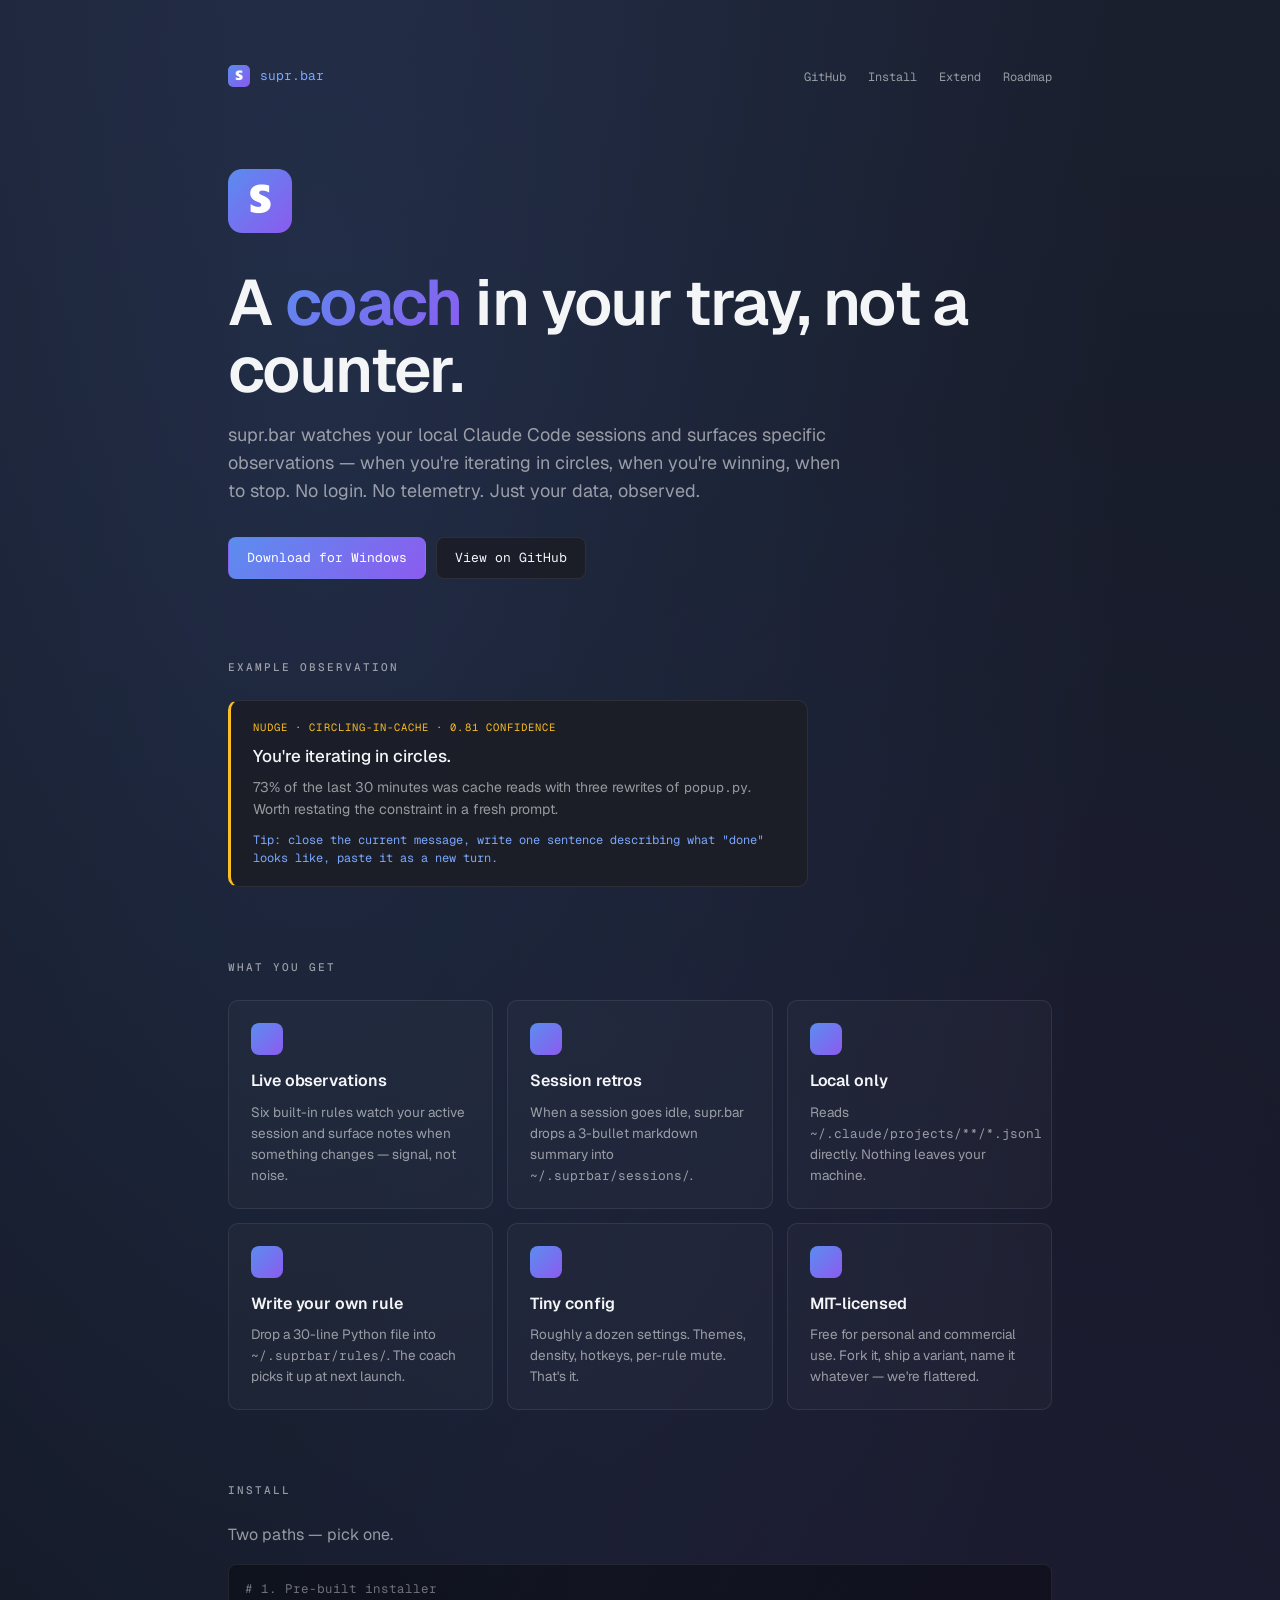
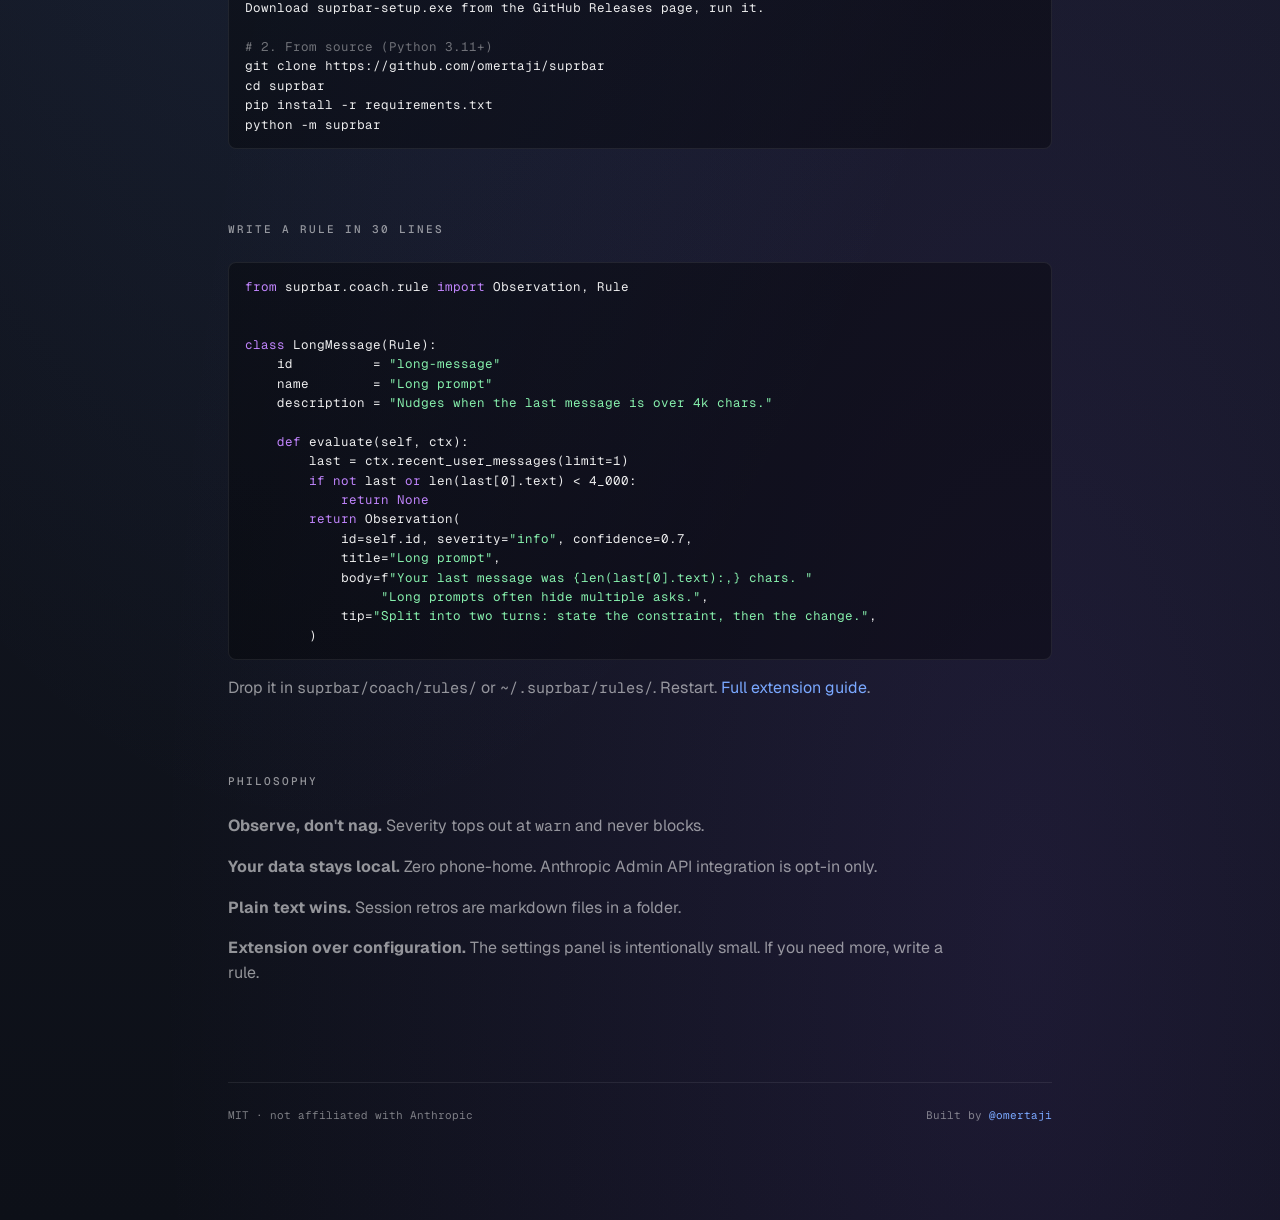
==== docs/index.html @ 6928b968 "v0.4 pivot scaffolding: docs, brand kit, MIT license, PyInstaller + Inno Setup build pipeline" ====
<!doctype html>
<html lang="en">
<head>
  <meta charset="utf-8">
  <meta name="viewport" content="width=device-width,initial-scale=1">
  <title>supr.bar — a coach in your tray, not a counter</title>
  <meta name="description" content="A tray companion for Windows that watches your local Claude Code sessions and surfaces actionable observations. MIT-licensed, no telemetry.">
  <meta property="og:title" content="supr.bar">
  <meta property="og:description" content="A coach in your tray, not a counter.">
  <meta property="og:image" content="./brand/social-card.png">
  <meta property="og:type" content="website">
  <meta name="twitter:card" content="summary_large_image">

  <link rel="icon" type="image/png" sizes="32x32" href="./brand/mark-32.png">
  <link rel="icon" type="image/png" sizes="16x16" href="./brand/mark-16.png">

  <link rel="preconnect" href="https://fonts.googleapis.com">
  <link rel="preconnect" href="https://fonts.gstatic.com" crossorigin>
  <link href="https://fonts.googleapis.com/css2?family=Geist:wght@300;400;500;600;700&family=Geist+Mono:wght@400;500;600&display=swap" rel="stylesheet">

  <style>
    :root {
      --b-accent: #5b8def;
      --b-accent-hot: #7aa8ff;
      --b-violet: #8c5bef;
      --b-success: #4ade80;
      --b-warn: #fbbf24;
      --b-danger: #f87171;
      --bg-grad-top: #1a1f2e;
      --bg-grad-bot: #0d1018;
      --surface: rgba(28, 30, 38, 0.92);
      --surface-2: rgba(255,255,255,0.025);
      --text: #f4f5f7;
      --text-dim: rgba(255,255,255,0.55);
      --text-dimmer: rgba(255,255,255,0.45);
      --hairline: rgba(255,255,255,0.08);
      --sans: 'Geist', ui-sans-serif, -apple-system, 'Segoe UI', system-ui, sans-serif;
      --mono: 'Geist Mono', ui-monospace, 'JetBrains Mono', 'Cascadia Mono', monospace;
    }
    * { box-sizing: border-box; }
    html, body { margin: 0; padding: 0; background: var(--bg-grad-bot); color: var(--text); font-family: var(--sans); }
    body {
      min-height: 100vh;
      background:
        radial-gradient(ellipse at 25% 12%, rgba(91, 141, 239, 0.14), transparent 60%),
        radial-gradient(ellipse at 80% 90%, rgba(140, 91, 239, 0.12), transparent 60%),
        linear-gradient(180deg, var(--bg-grad-top) 0%, var(--bg-grad-bot) 100%);
      line-height: 1.55;
    }
    a { color: var(--b-accent-hot); text-decoration: none; }
    a:hover { text-decoration: underline; }
    code, pre { font-family: var(--mono); font-size: 0.95em; }
    pre {
      background: rgba(0,0,0,0.35);
      border: 1px solid var(--hairline);
      border-radius: 8px;
      padding: 14px 16px;
      overflow-x: auto;
      font-size: 12.5px;
      color: rgba(255,255,255,0.92);
    }
    .container { max-width: 880px; margin: 0 auto; padding: 64px 28px 96px; }
    nav.top { display: flex; align-items: center; justify-content: space-between; margin-bottom: 80px; }
    nav.top .brand { display: flex; align-items: center; gap: 10px; font-family: var(--mono); font-size: 13px; }
    nav.top .brand img { width: 22px; height: 22px; border-radius: 5px; }
    nav.top .links a { color: var(--text-dim); font-family: var(--mono); font-size: 12px; margin-left: 18px; }
    nav.top .links a:hover { color: var(--text); }

    header.hero { text-align: left; margin-bottom: 80px; }
    header.hero .mark { width: 64px; height: 64px; border-radius: 14px; margin-bottom: 28px; }
    header.hero h1 { font-size: clamp(40px, 7vw, 64px); font-weight: 600; letter-spacing: -0.025em; margin: 0 0 18px; line-height: 1.05; }
    header.hero h1 .accent { background: linear-gradient(135deg, var(--b-accent), var(--b-violet)); -webkit-background-clip: text; background-clip: text; color: transparent; }
    header.hero .tag { font-size: 18px; color: var(--text-dim); max-width: 620px; margin: 0 0 32px; }
    .cta-row { display: flex; gap: 10px; flex-wrap: wrap; }
    .btn {
      display: inline-flex; align-items: center; gap: 8px;
      padding: 10px 18px; border-radius: 8px;
      font-family: var(--mono); font-size: 13px;
      border: 1px solid var(--hairline); color: var(--text);
      background: var(--surface);
      transition: background 120ms, transform 100ms;
    }
    .btn:hover { background: rgba(255,255,255,0.06); transform: translateY(-1px); text-decoration: none; }
    .btn.primary { background: linear-gradient(135deg, var(--b-accent), var(--b-violet)); border-color: transparent; color: white; }
    .btn.primary:hover { filter: brightness(1.08); }

    section { margin-bottom: 72px; }
    section h2 {
      font-family: var(--mono); font-size: 11px; letter-spacing: 0.18em;
      text-transform: uppercase; color: var(--text-dim);
      margin: 0 0 24px; font-weight: 500;
    }
    section h3 { font-size: 22px; font-weight: 500; letter-spacing: -0.015em; margin: 0 0 12px; }
    section p { color: var(--text-dim); max-width: 720px; }

    .grid-3 { display: grid; grid-template-columns: repeat(auto-fit, minmax(220px, 1fr)); gap: 14px; }
    .card { background: var(--surface-2); border: 1px solid var(--hairline); border-radius: 10px; padding: 22px 22px; }
    .card .icon { width: 32px; height: 32px; border-radius: 8px; background: linear-gradient(135deg, var(--b-accent), var(--b-violet)); margin-bottom: 14px; }
    .card h3 { font-size: 16px; font-weight: 600; margin: 0 0 8px; letter-spacing: -0.005em; }
    .card p { font-size: 13.5px; margin: 0; color: var(--text-dim); }

    .observation {
      background: var(--surface);
      border: 1px solid var(--hairline);
      border-left: 3px solid var(--b-warn);
      padding: 18px 22px;
      border-radius: 10px;
      max-width: 580px;
    }
    .observation .meta { font-family: var(--mono); font-size: 10.5px; color: var(--b-warn); letter-spacing: 0.1em; text-transform: uppercase; margin-bottom: 8px; }
    .observation h4 { font-size: 17px; margin: 0 0 8px; font-weight: 500; }
    .observation p { font-size: 14px; color: var(--text-dim); margin: 0 0 10px; max-width: none; }
    .observation .tip { font-family: var(--mono); font-size: 12px; color: var(--b-accent-hot); }

    footer { margin-top: 96px; padding-top: 24px; border-top: 1px solid var(--hairline); font-family: var(--mono); font-size: 11px; color: var(--text-dimmer); display: flex; justify-content: space-between; flex-wrap: wrap; gap: 12px; }

    @media (max-width: 600px) {
      .container { padding: 36px 18px 64px; }
      nav.top { margin-bottom: 56px; }
      nav.top .links a { margin-left: 10px; font-size: 11.5px; }
    }
  </style>
</head>
<body>
  <div class="container">
    <nav class="top">
      <a class="brand" href="./">
        <img src="./brand/mark-64.png" alt="">
        supr.bar
      </a>
      <div class="links">
        <a href="https://github.com/omertaji/suprbar">GitHub</a>
        <a href="https://github.com/omertaji/suprbar#install">Install</a>
        <a href="https://github.com/omertaji/suprbar/blob/main/docs/extending.md">Extend</a>
        <a href="https://github.com/omertaji/suprbar/blob/main/pivot_v1.md">Roadmap</a>
      </div>
    </nav>

    <header class="hero">
      <img class="mark" src="./brand/mark-256.png" alt="supr.bar logo">
      <h1>A <span class="accent">coach</span> in your tray, not a counter.</h1>
      <p class="tag">supr.bar watches your local Claude Code sessions and surfaces specific observations &mdash; when you're iterating in circles, when you're winning, when to stop. No login. No telemetry. Just your data, observed.</p>
      <div class="cta-row">
        <a class="btn primary" href="https://github.com/omertaji/suprbar/releases">Download for Windows</a>
        <a class="btn" href="https://github.com/omertaji/suprbar">View on GitHub</a>
      </div>
    </header>

    <section>
      <h2>Example observation</h2>
      <div class="observation">
        <div class="meta">nudge · circling-in-cache · 0.81 confidence</div>
        <h4>You're iterating in circles.</h4>
        <p>73% of the last 30 minutes was cache reads with three rewrites of <code>popup.py</code>. Worth restating the constraint in a fresh prompt.</p>
        <div class="tip">Tip: close the current message, write one sentence describing what "done" looks like, paste it as a new turn.</div>
      </div>
    </section>

    <section>
      <h2>What you get</h2>
      <div class="grid-3">
        <div class="card">
          <div class="icon"></div>
          <h3>Live observations</h3>
          <p>Six built-in rules watch your active session and surface notes when something changes &mdash; signal, not noise.</p>
        </div>
        <div class="card">
          <div class="icon"></div>
          <h3>Session retros</h3>
          <p>When a session goes idle, supr.bar drops a 3-bullet markdown summary into <code>~/.suprbar/sessions/</code>.</p>
        </div>
        <div class="card">
          <div class="icon"></div>
          <h3>Local only</h3>
          <p>Reads <code>~/.claude/projects/**/*.jsonl</code> directly. Nothing leaves your machine.</p>
        </div>
        <div class="card">
          <div class="icon"></div>
          <h3>Write your own rule</h3>
          <p>Drop a 30-line Python file into <code>~/.suprbar/rules/</code>. The coach picks it up at next launch.</p>
        </div>
        <div class="card">
          <div class="icon"></div>
          <h3>Tiny config</h3>
          <p>Roughly a dozen settings. Themes, density, hotkeys, per-rule mute. That's it.</p>
        </div>
        <div class="card">
          <div class="icon"></div>
          <h3>MIT-licensed</h3>
          <p>Free for personal and commercial use. Fork it, ship a variant, name it whatever &mdash; we're flattered.</p>
        </div>
      </div>
    </section>

    <section>
      <h2>Install</h2>
      <p>Two paths &mdash; pick one.</p>
      <pre><span style="color:rgba(255,255,255,0.4)"># 1. Pre-built installer</span>
Download suprbar-setup.exe from the GitHub Releases page, run it.

<span style="color:rgba(255,255,255,0.4)"># 2. From source (Python 3.11+)</span>
git clone https://github.com/omertaji/suprbar
cd suprbar
pip install -r requirements.txt
python -m suprbar</pre>
    </section>

    <section>
      <h2>Write a rule in 30 lines</h2>
      <pre><span style="color:#c084fc">from</span> suprbar.coach.rule <span style="color:#c084fc">import</span> Observation, Rule


<span style="color:#c084fc">class</span> LongMessage(Rule):
    id          = <span style="color:#86efac">"long-message"</span>
    name        = <span style="color:#86efac">"Long prompt"</span>
    description = <span style="color:#86efac">"Nudges when the last message is over 4k chars."</span>

    <span style="color:#c084fc">def</span> evaluate(self, ctx):
        last = ctx.recent_user_messages(limit=1)
        <span style="color:#c084fc">if not</span> last <span style="color:#c084fc">or</span> len(last[0].text) &lt; 4_000:
            <span style="color:#c084fc">return None</span>
        <span style="color:#c084fc">return</span> Observation(
            id=self.id, severity=<span style="color:#86efac">"info"</span>, confidence=0.7,
            title=<span style="color:#86efac">"Long prompt"</span>,
            body=f<span style="color:#86efac">"Your last message was {len(last[0].text):,} chars. "</span>
                 <span style="color:#86efac">"Long prompts often hide multiple asks."</span>,
            tip=<span style="color:#86efac">"Split into two turns: state the constraint, then the change."</span>,
        )</pre>
      <p>Drop it in <code>suprbar/coach/rules/</code> or <code>~/.suprbar/rules/</code>. Restart. <a href="https://github.com/omertaji/suprbar/blob/main/docs/extending.md">Full extension guide</a>.</p>
    </section>

    <section>
      <h2>Philosophy</h2>
      <p><b>Observe, don't nag.</b> Severity tops out at <code>warn</code> and never blocks.</p>
      <p><b>Your data stays local.</b> Zero phone-home. Anthropic Admin API integration is opt-in only.</p>
      <p><b>Plain text wins.</b> Session retros are markdown files in a folder.</p>
      <p><b>Extension over configuration.</b> The settings panel is intentionally small. If you need more, write a rule.</p>
    </section>

    <footer>
      <span>MIT &middot; not affiliated with Anthropic</span>
      <span>Built by <a href="https://github.com/omertaji">@omertaji</a></span>
    </footer>
  </div>
</body>
</html>
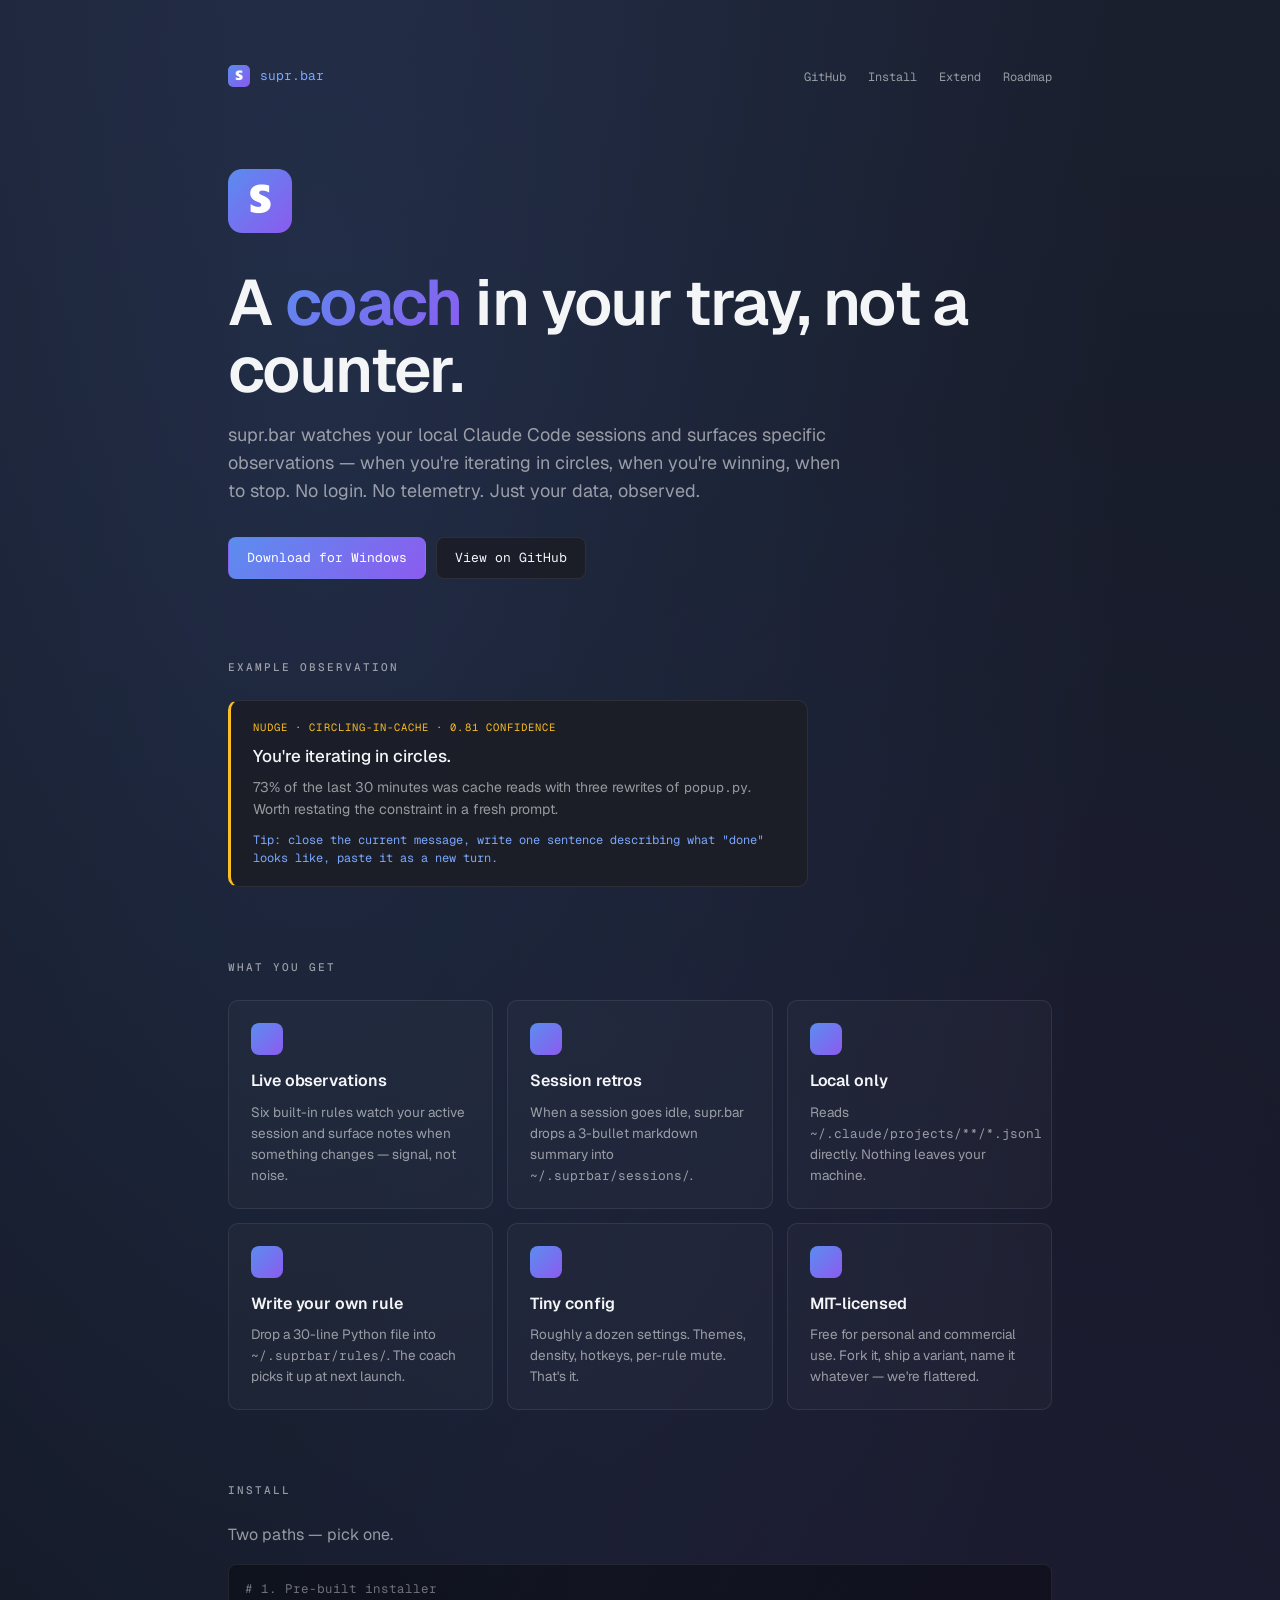
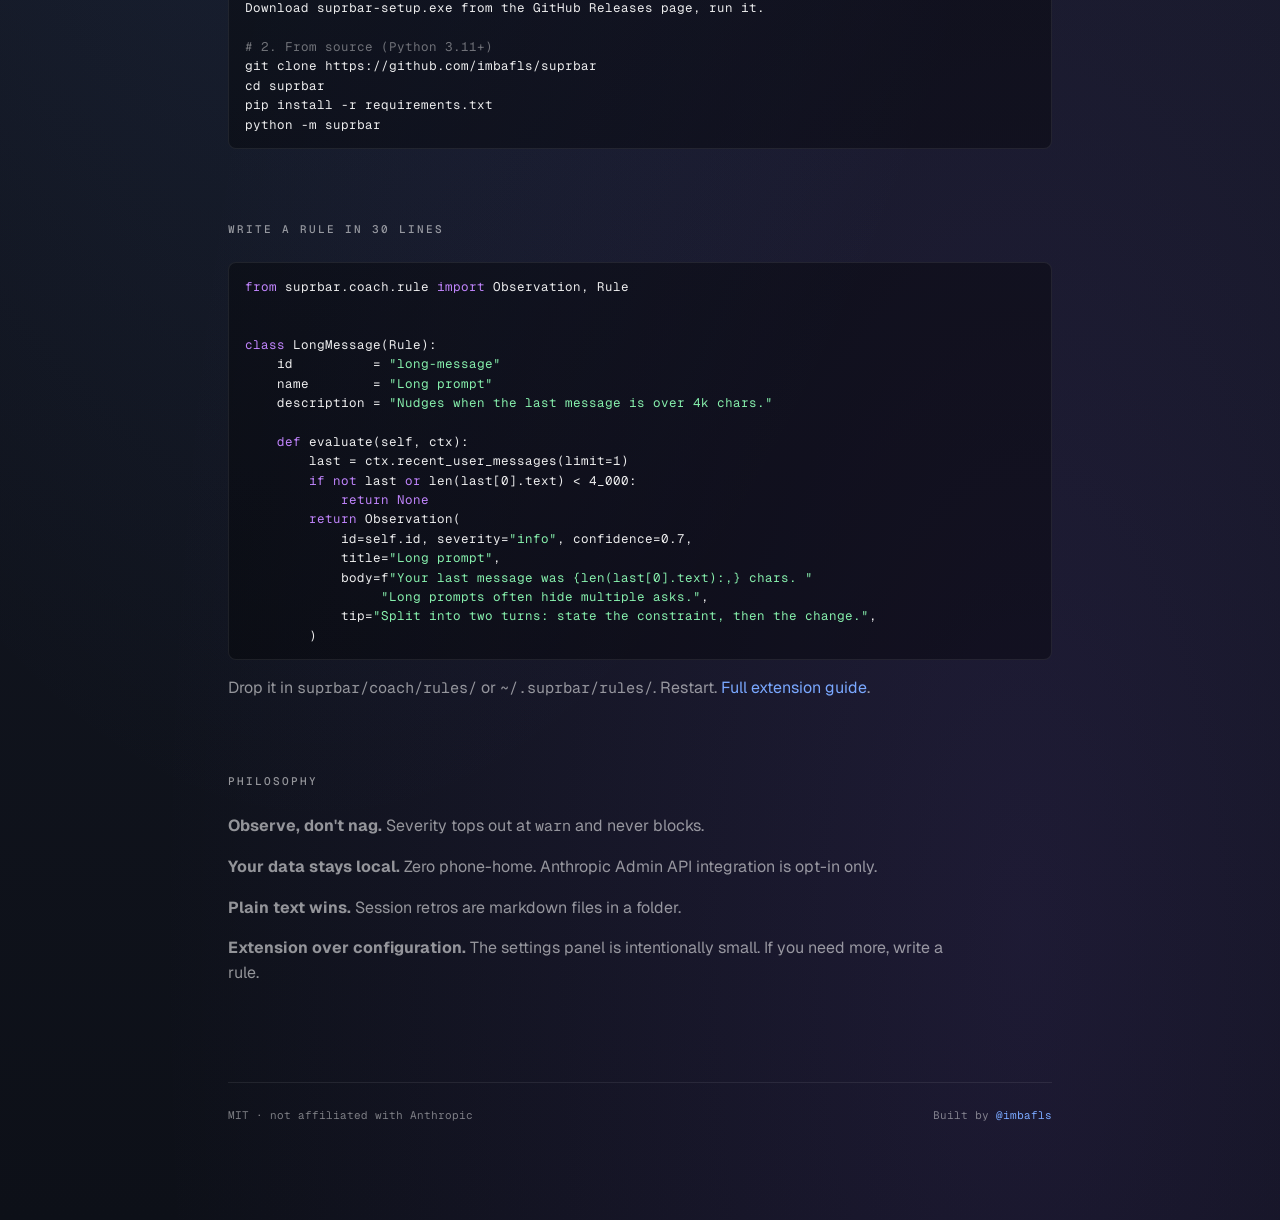
==== commit 96927cba: "docs: point all links + brand asset footer to imbafls/suprbar" ====
--- a/docs/index.html
+++ b/docs/index.html
@@ -129,10 +129,10 @@
         supr.bar
       </a>
       <div class="links">
-        <a href="https://github.com/omertaji/suprbar">GitHub</a>
-        <a href="https://github.com/omertaji/suprbar#install">Install</a>
-        <a href="https://github.com/omertaji/suprbar/blob/main/docs/extending.md">Extend</a>
-        <a href="https://github.com/omertaji/suprbar/blob/main/pivot_v1.md">Roadmap</a>
+        <a href="https://github.com/imbafls/suprbar">GitHub</a>
+        <a href="https://github.com/imbafls/suprbar#install">Install</a>
+        <a href="https://github.com/imbafls/suprbar/blob/main/docs/extending.md">Extend</a>
+        <a href="https://github.com/imbafls/suprbar/blob/main/pivot_v1.md">Roadmap</a>
       </div>
     </nav>
 
@@ -141,8 +141,8 @@
       <h1>A <span class="accent">coach</span> in your tray, not a counter.</h1>
       <p class="tag">supr.bar watches your local Claude Code sessions and surfaces specific observations &mdash; when you're iterating in circles, when you're winning, when to stop. No login. No telemetry. Just your data, observed.</p>
       <div class="cta-row">
-        <a class="btn primary" href="https://github.com/omertaji/suprbar/releases">Download for Windows</a>
-        <a class="btn" href="https://github.com/omertaji/suprbar">View on GitHub</a>
+        <a class="btn primary" href="https://github.com/imbafls/suprbar/releases">Download for Windows</a>
+        <a class="btn" href="https://github.com/imbafls/suprbar">View on GitHub</a>
       </div>
     </header>
 
@@ -199,7 +199,7 @@
 Download suprbar-setup.exe from the GitHub Releases page, run it.
 
 <span style="color:rgba(255,255,255,0.4)"># 2. From source (Python 3.11+)</span>
-git clone https://github.com/omertaji/suprbar
+git clone https://github.com/imbafls/suprbar
 cd suprbar
 pip install -r requirements.txt
 python -m suprbar</pre>
@@ -226,7 +226,7 @@
                  <span style="color:#86efac">"Long prompts often hide multiple asks."</span>,
             tip=<span style="color:#86efac">"Split into two turns: state the constraint, then the change."</span>,
         )</pre>
-      <p>Drop it in <code>suprbar/coach/rules/</code> or <code>~/.suprbar/rules/</code>. Restart. <a href="https://github.com/omertaji/suprbar/blob/main/docs/extending.md">Full extension guide</a>.</p>
+      <p>Drop it in <code>suprbar/coach/rules/</code> or <code>~/.suprbar/rules/</code>. Restart. <a href="https://github.com/imbafls/suprbar/blob/main/docs/extending.md">Full extension guide</a>.</p>
     </section>
 
     <section>
@@ -239,7 +239,7 @@
 
     <footer>
       <span>MIT &middot; not affiliated with Anthropic</span>
-      <span>Built by <a href="https://github.com/omertaji">@omertaji</a></span>
+      <span>Built by <a href="https://github.com/imbafls">@imbafls</a></span>
     </footer>
   </div>
 </body>
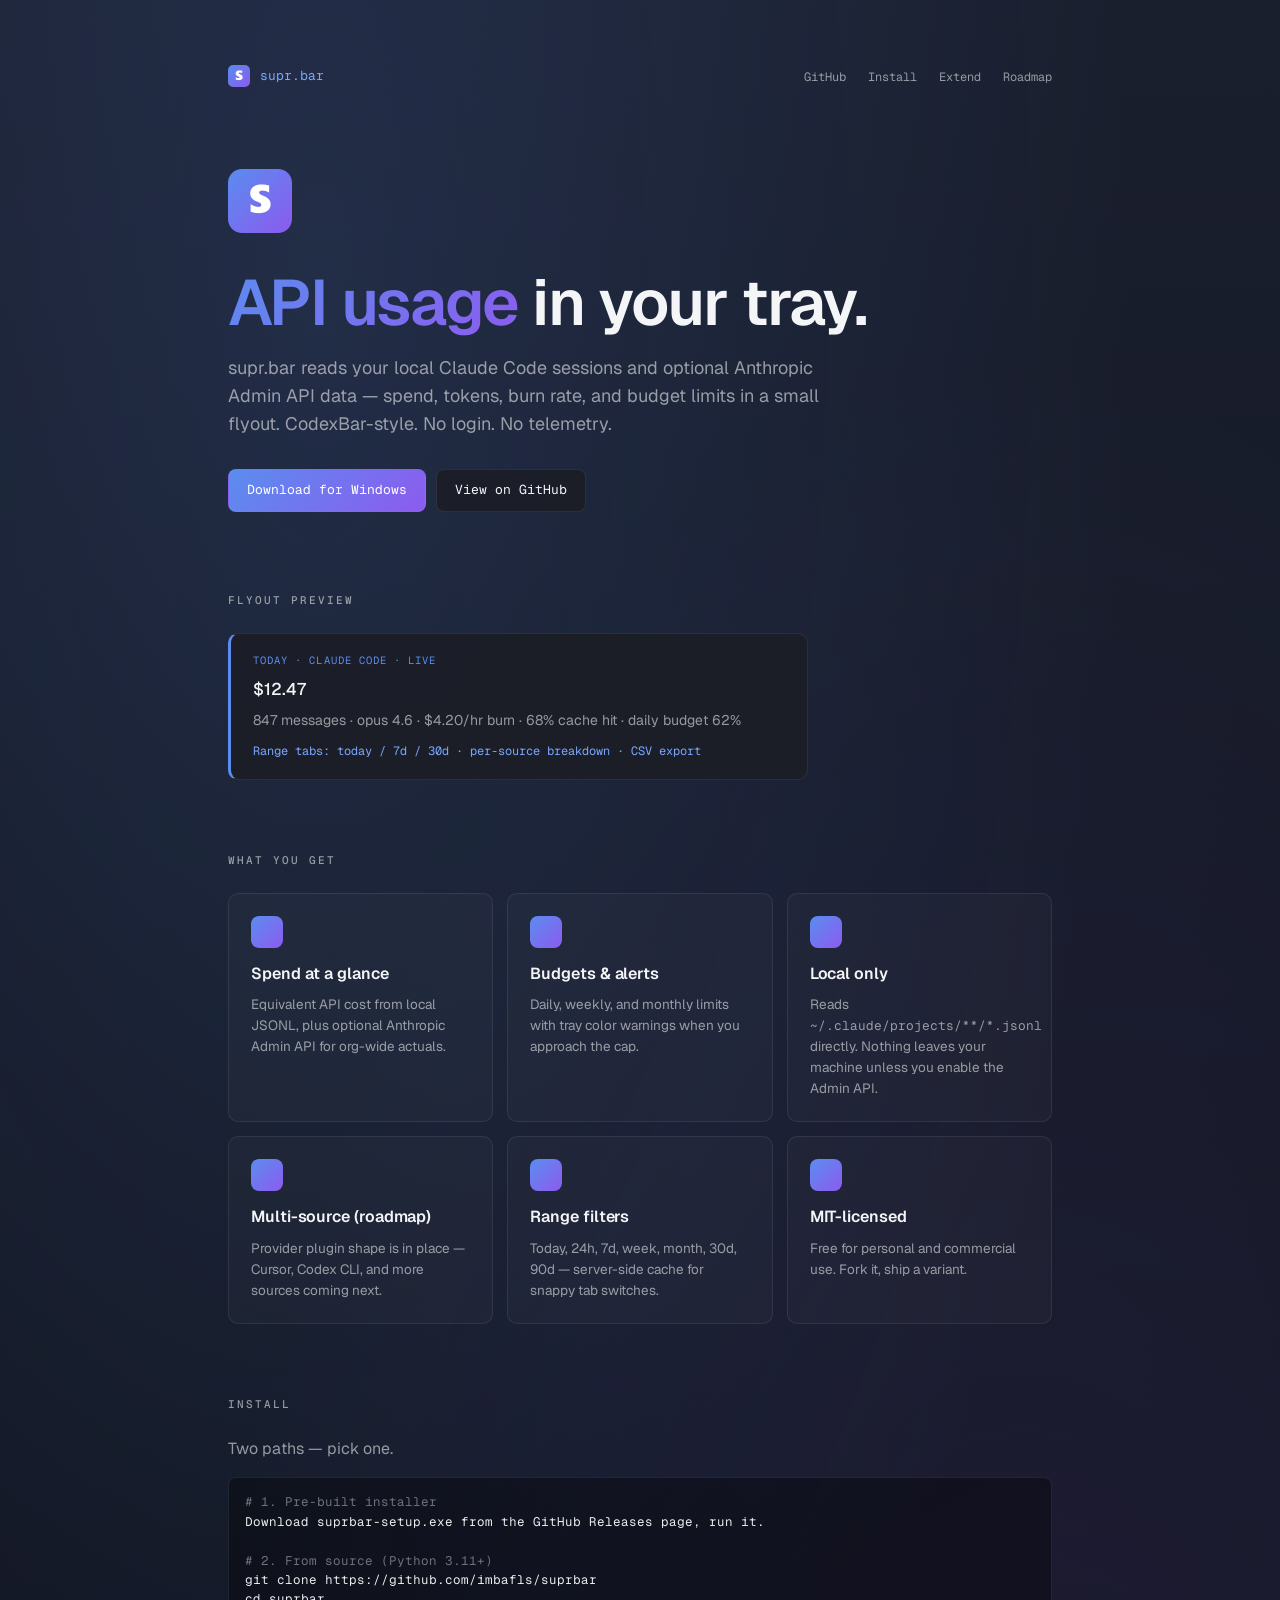
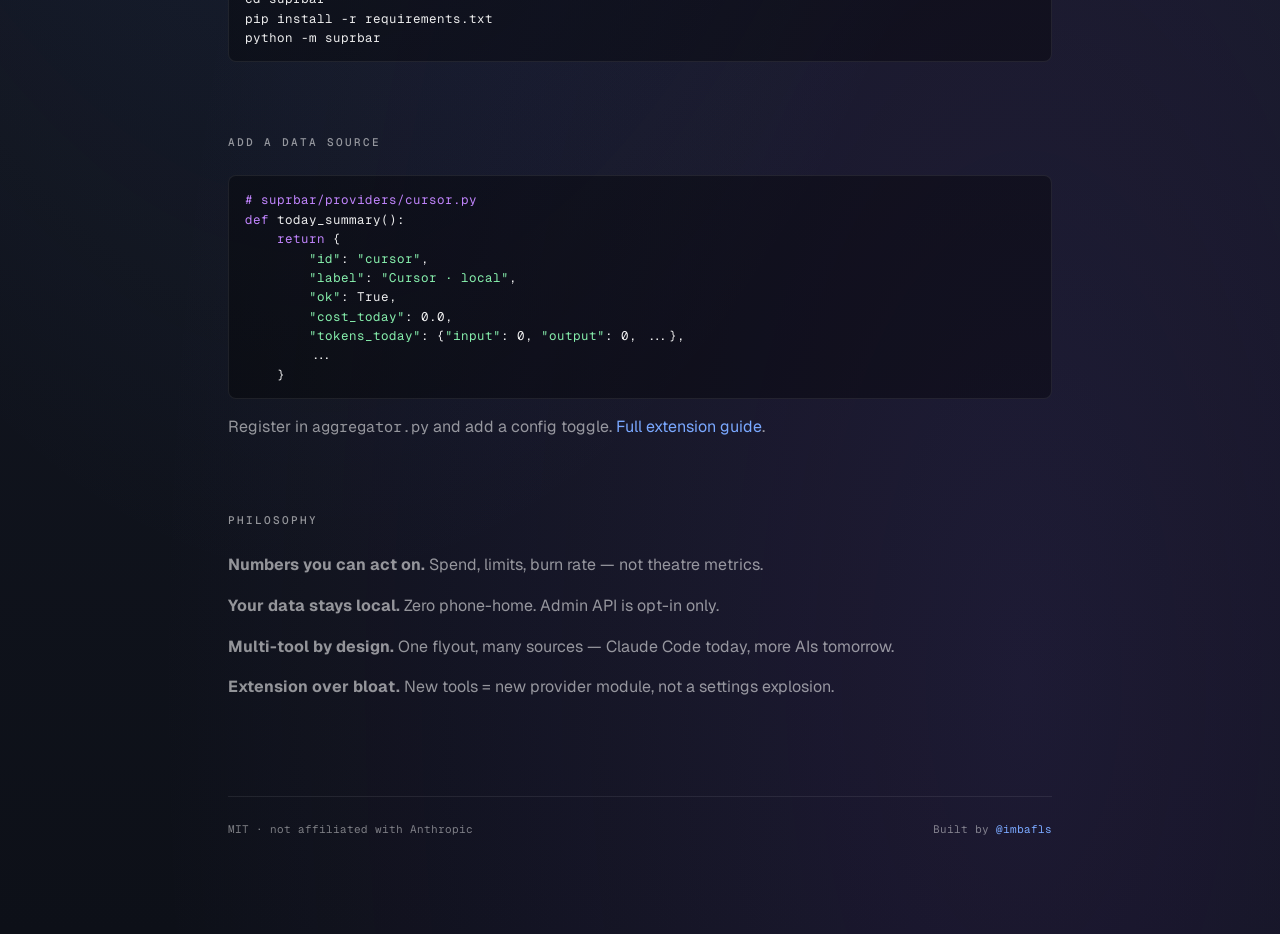
==== commit 576e6262: "v0.5.0: live session scan, usage bar focus, drag fixes Remove coach layer and restore CodexBar-style" ====
--- a/docs/index.html
+++ b/docs/index.html
@@ -3,10 +3,10 @@
 <head>
   <meta charset="utf-8">
   <meta name="viewport" content="width=device-width,initial-scale=1">
-  <title>supr.bar — a coach in your tray, not a counter</title>
-  <meta name="description" content="A tray companion for Windows that watches your local Claude Code sessions and surfaces actionable observations. MIT-licensed, no telemetry.">
+  <title>supr.bar — API usage in your tray</title>
+  <meta name="description" content="Windows tray companion for Claude Code and API spend — cost, tokens, burn rate, budgets. MIT-licensed, no telemetry.">
   <meta property="og:title" content="supr.bar">
-  <meta property="og:description" content="A coach in your tray, not a counter.">
+  <meta property="og:description" content="API usage in your tray.">
   <meta property="og:image" content="./brand/social-card.png">
   <meta property="og:type" content="website">
   <meta name="twitter:card" content="summary_large_image">
@@ -132,14 +132,14 @@
         <a href="https://github.com/imbafls/suprbar">GitHub</a>
         <a href="https://github.com/imbafls/suprbar#install">Install</a>
         <a href="https://github.com/imbafls/suprbar/blob/main/docs/extending.md">Extend</a>
-        <a href="https://github.com/imbafls/suprbar/blob/main/pivot_v1.md">Roadmap</a>
+        <a href="https://github.com/imbafls/suprbar/blob/main/README.md#roadmap-high-level">Roadmap</a>
       </div>
     </nav>
 
     <header class="hero">
       <img class="mark" src="./brand/mark-256.png" alt="supr.bar logo">
-      <h1>A <span class="accent">coach</span> in your tray, not a counter.</h1>
-      <p class="tag">supr.bar watches your local Claude Code sessions and surfaces specific observations &mdash; when you're iterating in circles, when you're winning, when to stop. No login. No telemetry. Just your data, observed.</p>
+      <h1><span class="accent">API usage</span> in your tray.</h1>
+      <p class="tag">supr.bar reads your local Claude Code sessions and optional Anthropic Admin API data — spend, tokens, burn rate, and budget limits in a small flyout. CodexBar-style. No login. No telemetry.</p>
       <div class="cta-row">
         <a class="btn primary" href="https://github.com/imbafls/suprbar/releases">Download for Windows</a>
         <a class="btn" href="https://github.com/imbafls/suprbar">View on GitHub</a>
@@ -147,12 +147,12 @@
     </header>
 
     <section>
-      <h2>Example observation</h2>
-      <div class="observation">
-        <div class="meta">nudge · circling-in-cache · 0.81 confidence</div>
-        <h4>You're iterating in circles.</h4>
-        <p>73% of the last 30 minutes was cache reads with three rewrites of <code>popup.py</code>. Worth restating the constraint in a fresh prompt.</p>
-        <div class="tip">Tip: close the current message, write one sentence describing what "done" looks like, paste it as a new turn.</div>
+      <h2>Flyout preview</h2>
+      <div class="observation" style="border-left-color: var(--b-accent);">
+        <div class="meta" style="color: var(--b-accent);">today · claude code · live</div>
+        <h4>$12.47</h4>
+        <p>847 messages · opus 4.6 · $4.20/hr burn · 68% cache hit · daily budget 62%</p>
+        <div class="tip">Range tabs: today / 7d / 30d · per-source breakdown · CSV export</div>
       </div>
     </section>
 
@@ -161,33 +161,33 @@
       <div class="grid-3">
         <div class="card">
           <div class="icon"></div>
-          <h3>Live observations</h3>
-          <p>Six built-in rules watch your active session and surface notes when something changes &mdash; signal, not noise.</p>
-        </div>
-        <div class="card">
-          <div class="icon"></div>
-          <h3>Session retros</h3>
-          <p>When a session goes idle, supr.bar drops a 3-bullet markdown summary into <code>~/.suprbar/sessions/</code>.</p>
+          <h3>Spend at a glance</h3>
+          <p>Equivalent API cost from local JSONL, plus optional Anthropic Admin API for org-wide actuals.</p>
+        </div>
+        <div class="card">
+          <div class="icon"></div>
+          <h3>Budgets &amp; alerts</h3>
+          <p>Daily, weekly, and monthly limits with tray color warnings when you approach the cap.</p>
         </div>
         <div class="card">
           <div class="icon"></div>
           <h3>Local only</h3>
-          <p>Reads <code>~/.claude/projects/**/*.jsonl</code> directly. Nothing leaves your machine.</p>
-        </div>
-        <div class="card">
-          <div class="icon"></div>
-          <h3>Write your own rule</h3>
-          <p>Drop a 30-line Python file into <code>~/.suprbar/rules/</code>. The coach picks it up at next launch.</p>
-        </div>
-        <div class="card">
-          <div class="icon"></div>
-          <h3>Tiny config</h3>
-          <p>Roughly a dozen settings. Themes, density, hotkeys, per-rule mute. That's it.</p>
+          <p>Reads <code>~/.claude/projects/**/*.jsonl</code> directly. Nothing leaves your machine unless you enable the Admin API.</p>
+        </div>
+        <div class="card">
+          <div class="icon"></div>
+          <h3>Multi-source (roadmap)</h3>
+          <p>Provider plugin shape is in place — Cursor, Codex CLI, and more sources coming next.</p>
+        </div>
+        <div class="card">
+          <div class="icon"></div>
+          <h3>Range filters</h3>
+          <p>Today, 24h, 7d, week, month, 30d, 90d — server-side cache for snappy tab switches.</p>
         </div>
         <div class="card">
           <div class="icon"></div>
           <h3>MIT-licensed</h3>
-          <p>Free for personal and commercial use. Fork it, ship a variant, name it whatever &mdash; we're flattered.</p>
+          <p>Free for personal and commercial use. Fork it, ship a variant.</p>
         </div>
       </div>
     </section>
@@ -206,35 +206,26 @@
     </section>
 
     <section>
-      <h2>Write a rule in 30 lines</h2>
-      <pre><span style="color:#c084fc">from</span> suprbar.coach.rule <span style="color:#c084fc">import</span> Observation, Rule
-
-
-<span style="color:#c084fc">class</span> LongMessage(Rule):
-    id          = <span style="color:#86efac">"long-message"</span>
-    name        = <span style="color:#86efac">"Long prompt"</span>
-    description = <span style="color:#86efac">"Nudges when the last message is over 4k chars."</span>
-
-    <span style="color:#c084fc">def</span> evaluate(self, ctx):
-        last = ctx.recent_user_messages(limit=1)
-        <span style="color:#c084fc">if not</span> last <span style="color:#c084fc">or</span> len(last[0].text) &lt; 4_000:
-            <span style="color:#c084fc">return None</span>
-        <span style="color:#c084fc">return</span> Observation(
-            id=self.id, severity=<span style="color:#86efac">"info"</span>, confidence=0.7,
-            title=<span style="color:#86efac">"Long prompt"</span>,
-            body=f<span style="color:#86efac">"Your last message was {len(last[0].text):,} chars. "</span>
-                 <span style="color:#86efac">"Long prompts often hide multiple asks."</span>,
-            tip=<span style="color:#86efac">"Split into two turns: state the constraint, then the change."</span>,
-        )</pre>
-      <p>Drop it in <code>suprbar/coach/rules/</code> or <code>~/.suprbar/rules/</code>. Restart. <a href="https://github.com/imbafls/suprbar/blob/main/docs/extending.md">Full extension guide</a>.</p>
+      <h2>Add a data source</h2>
+      <pre><span style="color:#c084fc"># suprbar/providers/cursor.py</span>
+<span style="color:#c084fc">def</span> today_summary():
+    <span style="color:#c084fc">return</span> {
+        <span style="color:#86efac">"id"</span>: <span style="color:#86efac">"cursor"</span>,
+        <span style="color:#86efac">"label"</span>: <span style="color:#86efac">"Cursor · local"</span>,
+        <span style="color:#86efac">"ok"</span>: True,
+        <span style="color:#86efac">"cost_today"</span>: 0.0,
+        <span style="color:#86efac">"tokens_today"</span>: {<span style="color:#86efac">"input"</span>: 0, <span style="color:#86efac">"output"</span>: 0, ...},
+        ...
+    }</pre>
+      <p>Register in <code>aggregator.py</code> and add a config toggle. <a href="https://github.com/imbafls/suprbar/blob/main/docs/extending.md">Full extension guide</a>.</p>
     </section>
 
     <section>
       <h2>Philosophy</h2>
-      <p><b>Observe, don't nag.</b> Severity tops out at <code>warn</code> and never blocks.</p>
-      <p><b>Your data stays local.</b> Zero phone-home. Anthropic Admin API integration is opt-in only.</p>
-      <p><b>Plain text wins.</b> Session retros are markdown files in a folder.</p>
-      <p><b>Extension over configuration.</b> The settings panel is intentionally small. If you need more, write a rule.</p>
+      <p><b>Numbers you can act on.</b> Spend, limits, burn rate — not theatre metrics.</p>
+      <p><b>Your data stays local.</b> Zero phone-home. Admin API is opt-in only.</p>
+      <p><b>Multi-tool by design.</b> One flyout, many sources — Claude Code today, more AIs tomorrow.</p>
+      <p><b>Extension over bloat.</b> New tools = new provider module, not a settings explosion.</p>
     </section>
 
     <footer>
